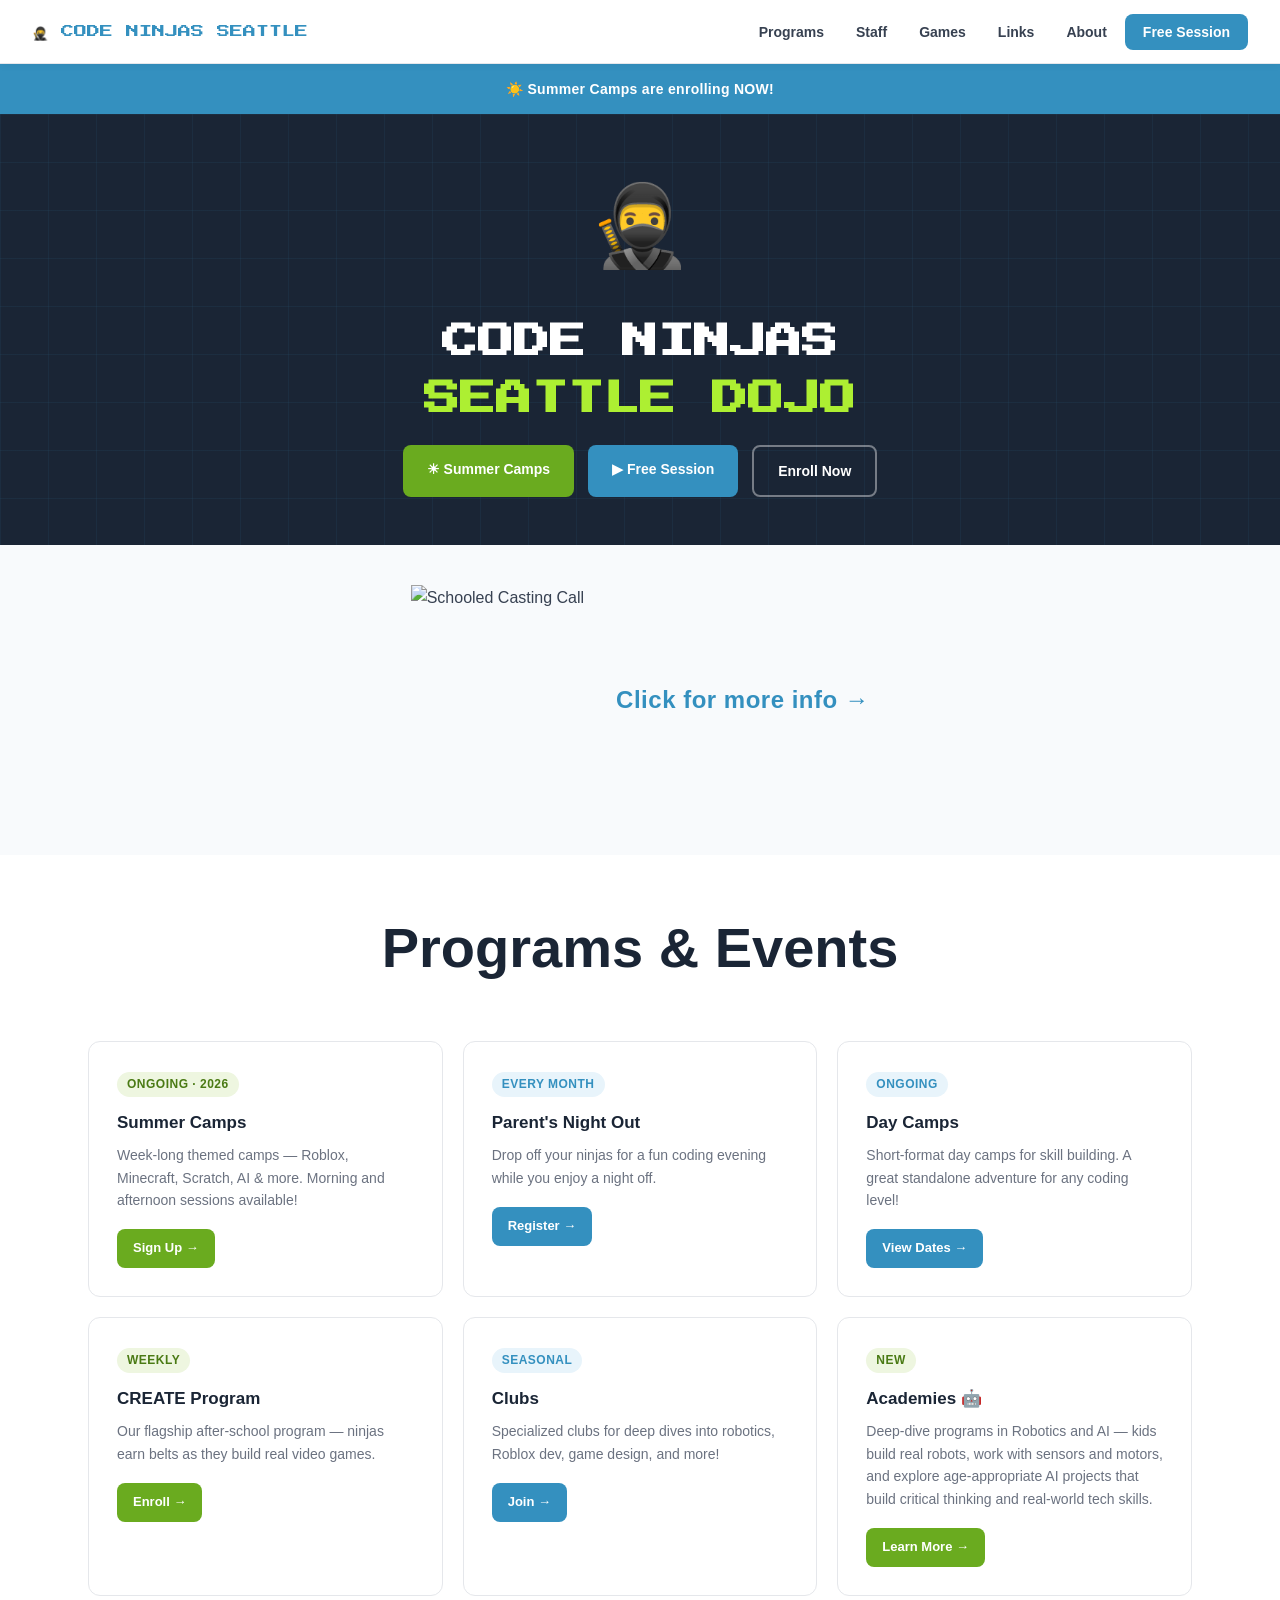
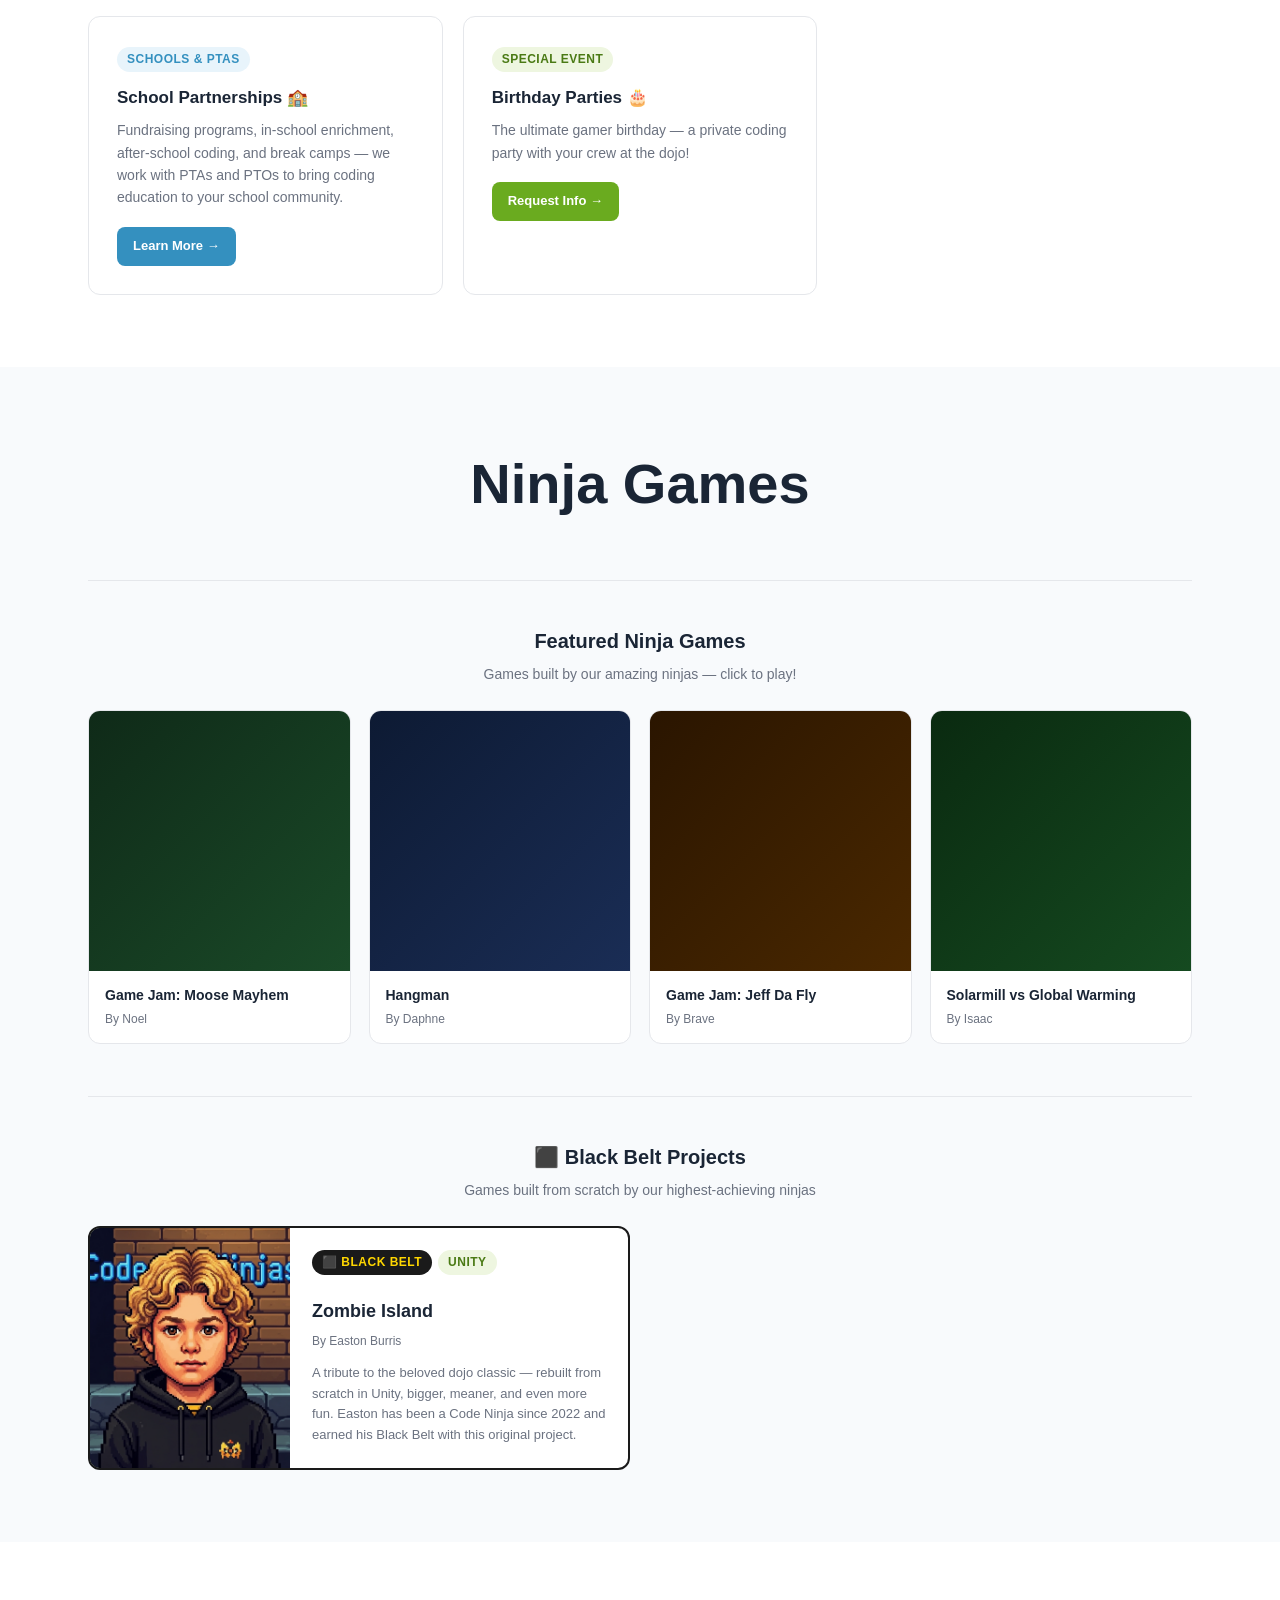
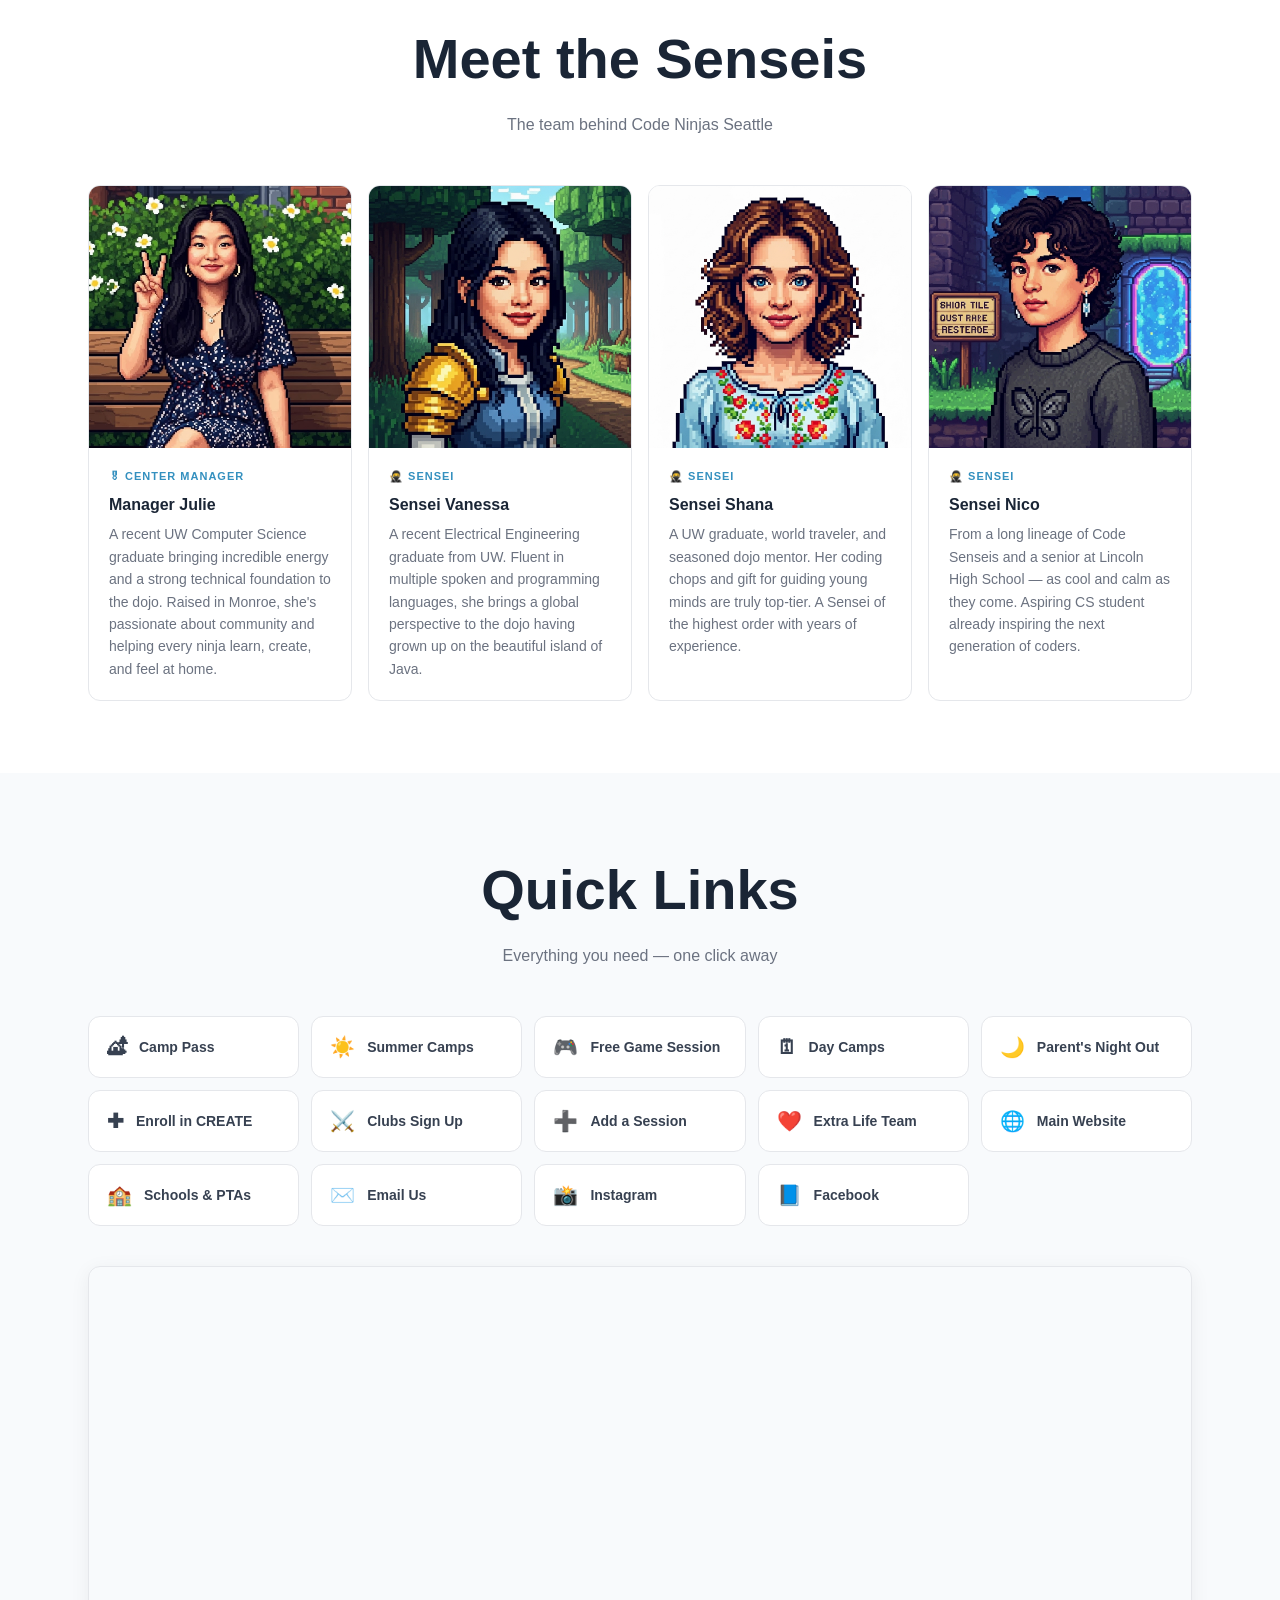
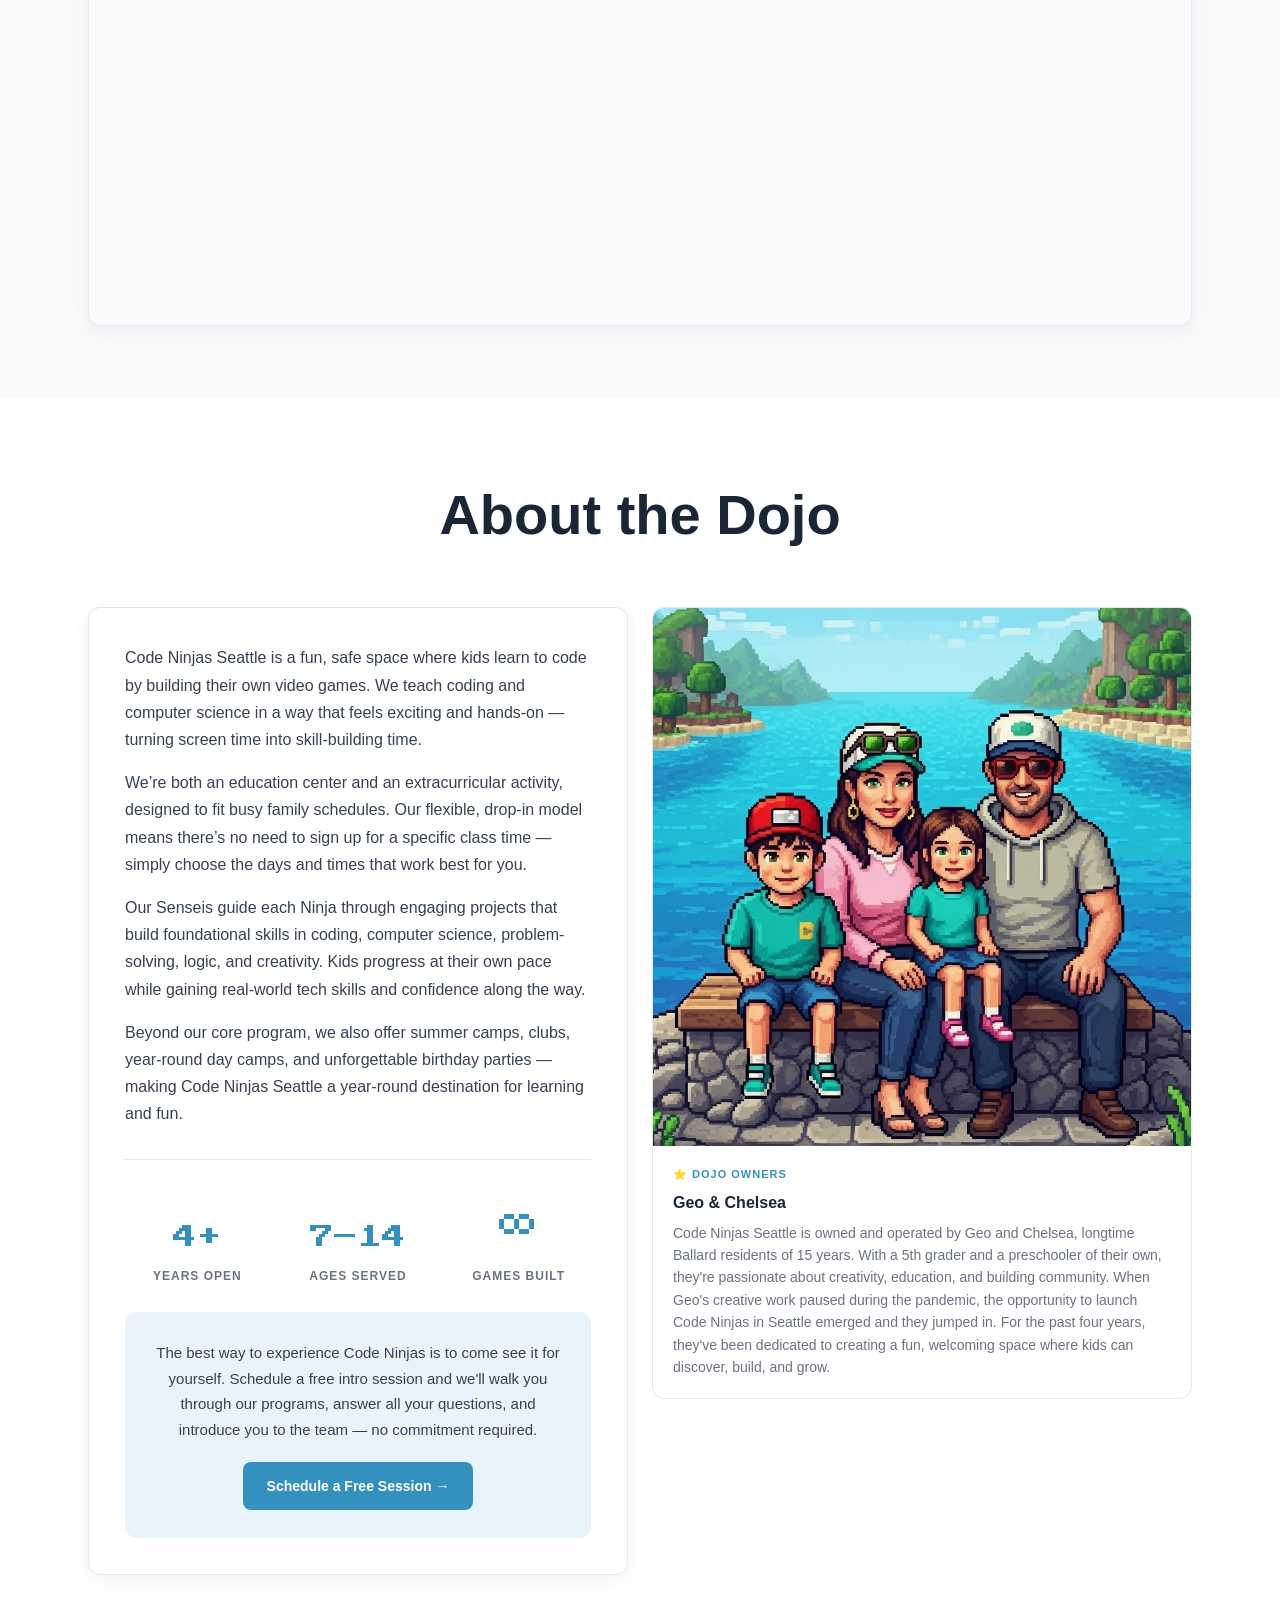
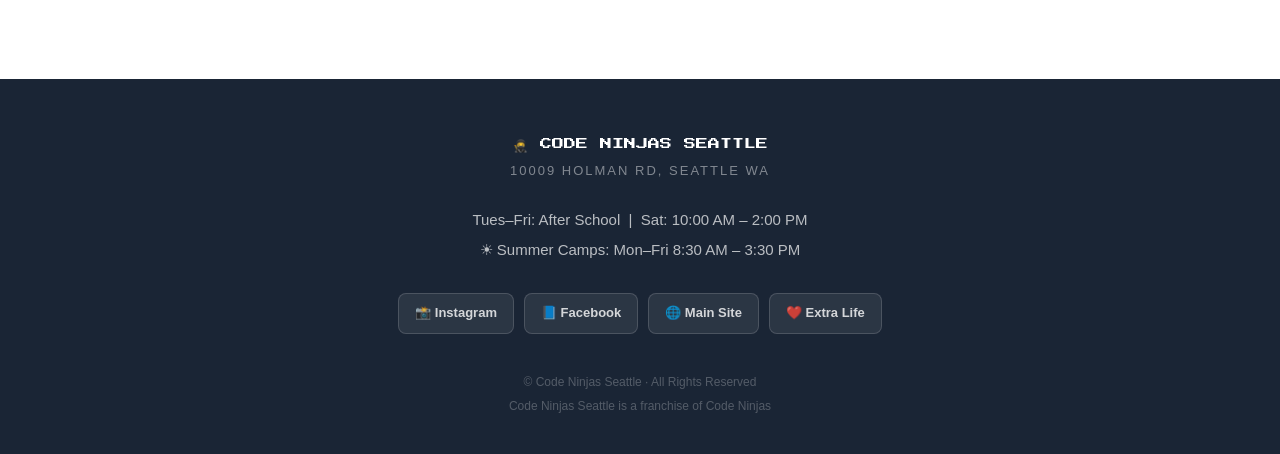
==== public/index.html @ 5abb95f8 "14" ====
<!doctype html>
<html lang="en">
    <head>
        <meta charset="UTF-8" />
        <meta name="viewport" content="width=device-width, initial-scale=1.0" />
        <title>Code Ninjas Seattle</title>
        <link rel="icon" href="favicon.svg" type="image/svg+xml" />
        <link rel="stylesheet" href="https://use.typekit.net/lry1tfh.css" />
        <link
            href="https://fonts.googleapis.com/css2?family=Press+Start+2P&display=swap"
            rel="stylesheet"
        />
        <link rel="stylesheet" href="style.css" />

        <!-- Meta Pixel -->
        <script>
            !(function (f, b, e, v, n, t, s) {
                if (f.fbq) return;
                n = f.fbq = function () {
                    n.callMethod
                        ? n.callMethod.apply(n, arguments)
                        : n.queue.push(arguments);
                };
                if (!f._fbq) f._fbq = n;
                n.push = n;
                n.loaded = !0;
                n.version = "2.0";
                n.queue = [];
                t = b.createElement(e);
                t.async = !0;
                t.src = v;
                s = b.getElementsByTagName(e)[0];
                s.parentNode.insertBefore(t, s);
            })(
                window,
                document,
                "script",
                "https://connect.facebook.net/en_US/fbevents.js",
            );
            fbq("init", "1052755944754911");
            fbq("track", "PageView");
        </script>
        <noscript>
            <img
                height="1"
                width="1"
                style="display: none"
                src="https://www.facebook.com/tr?id=1052755944754911&ev=PageView&noscript=1"
            />
        </noscript>
        <!-- End Meta Pixel -->
    </head>
    <body>
        <!-- NAV -->
        <nav>
            <a class="nav-logo" href="#top"> 🥷 CODE NINJAS SEATTLE </a>
            <ul>
                <li><a href="#programs">Programs</a></li>
                <li><a href="#staff">Staff</a></li>
                <li><a href="#games">Games</a></li>
                <li><a href="#links">Links</a></li>
                <li><a href="#about">About</a></li>
                <li>
                    <a
                        class="nav-cta"
                        href="https://www.codeninjas.com/wa-seattle/schedule-tour?utm_source=cnsdojo&utm_medium=website&utm_campaign=dojowebsite"
                        target="_blank"
                        >Free Session</a
                    >
                </li>
            </ul>
        </nav>

        <!-- BANNER -->
        <div class="banner">
            <a
                href="https://members.codeninjas.com/e/?=CNS667/209/267784//1768347182&utm_source=cnsdojo&utm_medium=website&utm_campaign=dojowebsite"
                target="_blank"
            >
                ☀️ Summer Camps are enrolling NOW!
            </a>
        </div>

        <!-- HERO -->
        <div class="hero" id="top">
            <span class="hero-emoji">🥷</span>
            <h1>CODE NINJAS<br /><span>SEATTLE DOJO</span></h1>

            <div class="hero-btns">
                <a
                    class="btn btn-green"
                    href="https://members.codeninjas.com/e/?=CNS667/209/267784//1768347182&utm_source=cnsdojo&utm_medium=website&utm_campaign=dojowebsite"
                    target="_blank"
                    >☀ Summer Camps</a
                >
                <a
                    class="btn btn-blue"
                    href="https://www.codeninjas.com/wa-seattle/schedule-tour?utm_source=cnsdojo&utm_medium=website&utm_campaign=dojowebsite"
                    target="_blank"
                    >▶ Free Session</a
                >
                <a
                    class="btn btn-outline"
                    href="https://cn.mystudio.io/m/?=CNS667/209/2145//1763401985&utm_source=cnsdojo&utm_medium=website&utm_campaign=dojowebsite"
                    target="_blank"
                    >Enroll Now</a
                >
            </div>
        </div>

        <!-- ══════════ SCHOOLED TEASER ══════════ -->
        <div class="schooled-teaser">
            <a href="SCHOOLED_Sign-Up_Flyer.pdf" target="_blank">
                <img src="https://img.mailinblue.com/10792138/images/rnb/original/69d9dc558443a7a31835a173.png" alt="Schooled Casting Call">
                <span>Click for more info →</span>
            </a>
        </div>

        <!-- ══════════ PROGRAMS ══════════ -->
        <section class="sec" id="programs">
            <div class="inner">
                <div class="sec-head">
                    <h2>Programs &amp; Events</h2>
                </div>
                <!-- ✏ ADMIN: Copy any .program-card to add a new program. -->
                <div class="programs-grid" id="programs-grid">
                    <div class="program-card">
                        <span class="tag tag-green">Ongoing · 2026</span>
                        <h3>Summer Camps</h3>
                        <p>
                            Week-long themed camps — Roblox, Minecraft, Scratch,
                            AI &amp; more. Morning and afternoon sessions
                            available!
                        </p>
                        <a
                            class="btn btn-green btn-sm"
                            href="https://members.codeninjas.com/e/?=CNS667/209/267784//1768347182&utm_source=cnsdojo&utm_medium=website&utm_campaign=dojowebsite"
                            target="_blank"
                            >Sign Up →</a
                        >
                    </div>

                    <div class="program-card">
                        <span class="tag">Every Month</span>
                        <h3>Parent's Night Out</h3>
                        <p>
                            Drop off your ninjas for a fun coding evening while
                            you enjoy a night off.
                        </p>
                        <a
                            class="btn btn-blue btn-sm"
                            href="https://cn.mystudio.io/e/?=CNS667/209/19648//1763401882&utm_source=cnsdojo&utm_medium=website&utm_campaign=dojowebsite"
                            target="_blank"
                            >Register →</a
                        >
                    </div>

                    <div class="program-card">
                        <span class="tag">Ongoing</span>
                        <h3>Day Camps</h3>
                        <p>
                            Short-format day camps for skill building. A great
                            standalone adventure for any coding level!
                        </p>
                        <a
                            class="btn btn-blue btn-sm"
                            href="https://cn.mystudio.io/e/?=CNS667/209/130173//1763401882&utm_source=cnsdojo&utm_medium=website&utm_campaign=dojowebsite"
                            target="_blank"
                            >View Dates →</a
                        >
                    </div>

                    <div class="program-card">
                        <span class="tag tag-green">Weekly</span>
                        <h3>CREATE Program</h3>
                        <p>
                            Our flagship after-school program — ninjas earn
                            belts as they build real video games.
                        </p>
                        <a
                            class="btn btn-green btn-sm"
                            href="https://cn.mystudio.io/m/?=CNS667/209/2145//1763401985&utm_source=cnsdojo&utm_medium=website&utm_campaign=dojowebsite"
                            target="_blank"
                            >Enroll →</a
                        >
                    </div>

                    <div class="program-card">
                        <span class="tag">Seasonal</span>
                        <h3>Clubs</h3>
                        <p>
                            Specialized clubs for deep dives into robotics,
                            Roblox dev, game design, and more!
                        </p>
                        <a
                            class="btn btn-blue btn-sm"
                            href="https://cn.mystudio.io/m/?=CNS667/209/2150//1763401985&utm_source=cnsdojo&utm_medium=website&utm_campaign=dojowebsite"
                            target="_blank"
                            >Join →</a
                        >
                    </div>

                    <div class="program-card">
                        <span class="tag tag-green">New</span>
                        <h3>Academies 🤖</h3>
                        <p>
                            Deep-dive programs in Robotics and AI — kids build
                            real robots, work with sensors and motors, and explore
                            age-appropriate AI projects that build critical
                            thinking and real-world tech skills.
                        </p>
                        <a
                            class="btn btn-green btn-sm"
                            href="https://www.codeninjas.com/wa-seattle/academies"
                            target="_blank"
                            >Learn More →</a
                        >
                    </div>

                    <div class="program-card">
                        <span class="tag">Schools &amp; PTAs</span>
                        <h3>School Partnerships 🏫</h3>
                        <p>
                            Fundraising programs, in-school enrichment, after-school
                            coding, and break camps — we work with PTAs and PTOs
                            to bring coding education to your school community.
                        </p>
                        <a
                            class="btn btn-blue btn-sm"
                            href="pta.html"
                            >Learn More →</a
                        >
                    </div>

                    <div class="program-card">
                        <span class="tag tag-green">Special Event</span>
                        <h3>Birthday Parties 🎂</h3>
                        <p>
                            The ultimate gamer birthday — a private coding party
                            with your crew at the dojo!
                        </p>
                        <a
                            class="btn btn-green btn-sm"
                            href="https://www.codeninjas.com/wa-seattle/birthday-parties?utm_source=cnsdojo&utm_medium=website&utm_campaign=dojowebsite"
                            target="_blank"
                            >Request Info →</a
                        >
                    </div>
                </div>
            </div>
        </section>

        <!-- ══════════ GAMES ══════════ -->
        <section class="sec sec-alt" id="games">
            <div class="inner">
                <div class="sec-head">
                    <h2>Ninja Games</h2>
                </div>
                <div class="subsec-head">
                    <h3>Featured Ninja Games</h3>
                    <p>Games built by our amazing ninjas — click to play!</p>
                </div>
                <!-- ✏ ADMIN: Copy any .game-card to add a new game. Update h3 title, game-maker name, href link, and thumb emoji/bg color. -->
                <div class="games-grid" id="games-grid">
                    <div class="game-card">
                        <a
                            href="https://arcade.makecode.com/S11598-35776-01625-14063"
                            target="_blank"
                        >
                            <div
                                class="game-thumb"
                                style="
                                    background: linear-gradient(
                                        135deg,
                                        #0f2a18,
                                        #1a4a28
                                    );
                                "
                            >
                                <img
                                    src="https://makecode.com/api/S11598-35776-01625-14063/thumb"
                                    alt="Moose Mayhem"
                                    onerror="this.style.display = 'none'"
                                />
                                <div class="play-badge">▶ PLAY</div>
                            </div>
                            <div class="game-info">
                                <h3>Game Jam: Moose Mayhem</h3>
                                <div class="game-maker">By Noel</div>
                            </div>
                        </a>
                    </div>

                    <div class="game-card">
                        <a
                            href="https://arcade.makecode.com/S42150-93896-50138-40910"
                            target="_blank"
                        >
                            <div
                                class="game-thumb"
                                style="
                                    background: linear-gradient(
                                        135deg,
                                        #0d1a33,
                                        #1a2d55
                                    );
                                "
                            >
                                <img
                                    src="https://makecode.com/api/S42150-93896-50138-40910/thumb"
                                    alt="Hangman"
                                    onerror="this.style.display = 'none'"
                                />
                                <div class="play-badge">▶ PLAY</div>
                            </div>
                            <div class="game-info">
                                <h3>Hangman</h3>
                                <div class="game-maker">By Daphne</div>
                            </div>
                        </a>
                    </div>

                    <div class="game-card">
                        <a
                            href="https://arcade.makecode.com/S92625-81509-91873-77222"
                            target="_blank"
                        >
                            <div
                                class="game-thumb"
                                style="
                                    background: linear-gradient(
                                        135deg,
                                        #2a1500,
                                        #4a2800
                                    );
                                "
                            >
                                <img
                                    src="https://makecode.com/api/S92625-81509-91873-77222/thumb"
                                    alt="Jeff Da Fly"
                                    onerror="this.style.display = 'none'"
                                />
                                <div class="play-badge">▶ PLAY</div>
                            </div>
                            <div class="game-info">
                                <h3>Game Jam: Jeff Da Fly</h3>
                                <div class="game-maker">By Brave</div>
                            </div>
                        </a>
                    </div>

                    <div class="game-card">
                        <a
                            href="https://arcade.makecode.com/S15197-10099-02249-65115"
                            target="_blank"
                        >
                            <div
                                class="game-thumb"
                                style="
                                    background: linear-gradient(
                                        135deg,
                                        #0a2a10,
                                        #154a20
                                    );
                                "
                            >
                                <img
                                    src="https://makecode.com/api/S15197-10099-02249-65115/thumb"
                                    alt="Solarmill vs Global Warming"
                                    onerror="this.style.display = 'none'"
                                />
                                <div class="play-badge">▶ PLAY</div>
                            </div>
                            <div class="game-info">
                                <h3>Solarmill vs Global Warming</h3>
                                <div class="game-maker">By Isaac</div>
                            </div>
                        </a>
                    </div>
                </div>

                <!-- ✏ ADMIN: Copy any .bb-card to add a new black belt project. -->
                <div class="subsec-head">
                    <h3>⬛ Black Belt Projects</h3>
                    <p>
                        Games built from scratch by our highest-achieving ninjas
                    </p>
                </div>
                <div class="bb-grid">
                    <div class="bb-card">
                        <a
                            href="https://cnseattle.github.io/Easton-Zombie_Island/"
                            target="_blank"
                        >
                            <div
                                class="bb-thumb"
                                style="
                                    background: linear-gradient(
                                        135deg,
                                        #0d1a0a,
                                        #1a3010
                                    );
                                "
                            >
                                <img
                                    src="images/easton.jpg"
                                    alt="Zombie Island by Easton Burris"
                                />
                                <div class="play-badge">▶ PLAY</div>
                            </div>
                            <div class="bb-info">
                                <div class="bb-badges">
                                    <span class="tag tag-belt"
                                        >⬛ Black Belt</span
                                    >
                                    <span class="tag tag-green">Unity</span>
                                </div>
                                <h3>Zombie Island</h3>
                                <div class="game-maker">By Easton Burris</div>
                                <p>
                                    A tribute to the beloved dojo classic —
                                    rebuilt from scratch in Unity, bigger,
                                    meaner, and even more fun. Easton has been a
                                    Code Ninja since 2022 and earned his Black
                                    Belt with this original project.
                                </p>
                            </div>
                        </a>
                    </div>
                </div>
            </div>
        </section>

        <!-- ══════════ STAFF ══════════ -->
        <section class="sec" id="staff">
            <div class="inner">
                <div class="sec-head">
                    <h2>Meet the Senseis</h2>
                    <p>The team behind Code Ninjas Seattle</p>
                </div>
                <!-- ✏ ADMIN: To update a photo, change the src="..." URL in each <img> tag.
       To add a new staff member, copy a .staff-card block and update name, role, bio, and photo. -->
                <div class="staff-grid">
                    <!-- MANAGER JULIE -->
                    <div class="staff-card">
                        <img
                            class="staff-photo"
                            src="images/julie.jpg"
                            alt="Manager Julie"
                        />
                        <div class="staff-body">
                            <span class="staff-role">🎖 Center Manager</span>
                            <h3>Manager Julie</h3>
                            <p>
                                A recent UW Computer Science graduate bringing
                                incredible energy and a strong technical
                                foundation to the dojo. Raised in Monroe, she's
                                passionate about community and helping every
                                ninja learn, create, and feel at home.
                            </p>
                        </div>
                    </div>

                    <!-- SENSEI VANESSA -->
                    <div class="staff-card">
                        <img
                            class="staff-photo"
                            src="images/vanessa.jpg"
                            alt="Sensei Vanessa"
                        />
                        <div class="staff-body">
                            <span class="staff-role">🥷 Sensei</span>
                            <h3>Sensei Vanessa</h3>
                            <p>
                                A recent Electrical Engineering graduate from
                                UW. Fluent in multiple spoken and programming
                                languages, she brings a global perspective to
                                the dojo having grown up on the beautiful island
                                of Java.
                            </p>
                        </div>
                    </div>

                    <!-- SENSEI SHANA -->
                    <div class="staff-card">
                        <img
                            class="staff-photo"
                            src="images/shana.jpg"
                            alt="Sensei Shana"
                        />
                        <div class="staff-body">
                            <span class="staff-role">🥷 Sensei</span>
                            <h3>Sensei Shana</h3>
                            <p>
                                A UW graduate, world traveler, and seasoned dojo
                                mentor. Her coding chops and gift for guiding
                                young minds are truly top-tier. A Sensei of the
                                highest order with years of experience.
                            </p>
                        </div>
                    </div>

                    <!-- SENSEI NICO -->
                    <div class="staff-card">
                        <img
                            class="staff-photo"
                            src="images/nico.jpg"
                            alt="Sensei Nico"
                        />
                        <div class="staff-body">
                            <span class="staff-role">🥷 Sensei</span>
                            <h3>Sensei Nico</h3>
                            <p>
                                From a long lineage of Code Senseis and a senior
                                at Lincoln High School — as cool and calm as
                                they come. Aspiring CS student already inspiring
                                the next generation of coders.
                            </p>
                        </div>
                    </div>
                </div>
            </div>
        </section>

        <!-- ══════════ QUICK LINKS ══════════ -->
        <section class="sec sec-alt" id="links">
            <div class="inner">
                <div class="sec-head">
                    <h2>Quick Links</h2>
                    <p>Everything you need — one click away</p>
                </div>
                <div class="links-grid">
                    <a
                        class="link-card"
                        href="https://members.codeninjas.com/r/?=CNS667/209/6548//1764807932&utm_source=cnsdojo&utm_medium=website&utm_campaign=dojowebsite"
                        target="_blank"
                        ><span class="licon">🏕</span> Camp Pass</a
                    >
                    <a
                        class="link-card"
                        href="https://members.codeninjas.com/e/?=CNS667/209/267784//1768347182&utm_source=cnsdojo&utm_medium=website&utm_campaign=dojowebsite"
                        target="_blank"
                        ><span class="licon">☀️</span> Summer Camps</a
                    >
                    <a
                        class="link-card"
                        href="https://www.codeninjas.com/wa-seattle/schedule-tour?utm_source=cnsdojo&utm_medium=website&utm_campaign=dojowebsite"
                        target="_blank"
                        ><span class="licon">🎮</span> Free Game Session</a
                    >
                    <a
                        class="link-card"
                        href="https://cn.mystudio.io/e/?=CNS667/209/130173//1763401882&utm_source=cnsdojo&utm_medium=website&utm_campaign=dojowebsite"
                        target="_blank"
                        ><span class="licon">🗓</span> Day Camps</a
                    >
                    <a
                        class="link-card"
                        href="https://cn.mystudio.io/e/?=CNS667/209/19648//1763401882&utm_source=cnsdojo&utm_medium=website&utm_campaign=dojowebsite"
                        target="_blank"
                        ><span class="licon">🌙</span> Parent's Night Out</a
                    >
                    <a
                        class="link-card"
                        href="https://cn.mystudio.io/m/?=CNS667/209/2145//1763401985&utm_source=cnsdojo&utm_medium=website&utm_campaign=dojowebsite"
                        target="_blank"
                        ><span class="licon">✚</span> Enroll in CREATE</a
                    >
                    <a
                        class="link-card"
                        href="https://cn.mystudio.io/m/?=CNS667/209/2150//1763401985&utm_source=cnsdojo&utm_medium=website&utm_campaign=dojowebsite"
                        target="_blank"
                        ><span class="licon">⚔️</span> Clubs Sign Up</a
                    >
                    <a
                        class="link-card"
                        href="https://cn.mystudio.io/Mobile/?=CNS667/209///1762465226&utm_source=cnsdojo&utm_medium=website&utm_campaign=dojowebsite"
                        target="_blank"
                        ><span class="licon">➕</span> Add a Session</a
                    >
                    <a
                        class="link-card"
                        href="https://www.extra-life.org/team/cnseattle?utm_source=cnsdojo&utm_medium=website&utm_campaign=dojowebsite"
                        target="_blank"
                        ><span class="licon">❤️</span> Extra Life Team</a
                    >
                    <a
                        class="link-card"
                        href="https://www.codeninjas.com/wa-seattle?utm_source=cnsdojo&utm_medium=website&utm_campaign=dojowebsite"
                        target="_blank"
                        ><span class="licon">🌐</span> Main Website</a
                    >
                    <a
                        class="link-card"
                        href="pta.html"
                        ><span class="licon">🏫</span> Schools &amp; PTAs</a
                    >
                    <a
                        class="link-card"
                        href="mailto:seattwa@codeninjas.com"
                        ><span class="licon">✉️</span> Email Us</a
                    >
                    <a
                        class="link-card"
                        href="https://www.instagram.com/codeninjasseattle"
                        target="_blank"
                        ><span class="licon">📸</span> Instagram</a
                    >
                    <a
                        class="link-card"
                        href="https://www.facebook.com/CodeNinjasSeattle"
                        target="_blank"
                        ><span class="licon">📘</span> Facebook</a
                    >
                </div>
                <div class="cal-wrap">
                    <iframe
                        src="https://calendar.google.com/calendar/embed?src=566235a8f76f2f133365afebd2cb2d015ac81bef440a6c278e8f198db0ac2968%40group.calendar.google.com&ctz=America%2FLos_Angeles&mode=MONTH&showTitle=0&showNav=1&showPrint=0&showTabs=0&showCalendars=0&showTz=0"
                        style="border: 0"
                        width="100%"
                        height="650"
                        frameborder="0"
                        scrolling="no"
                    ></iframe>
                </div>
            </div>
        </section>

        <!-- ══════════ ABOUT ══════════ -->
        <section class="sec" id="about">
            <div class="inner">
                <div class="sec-head">
                    <h2>About the Dojo</h2>
                </div>
                <div class="about-grid">
                    <!-- Dojo info card -->
                    <div class="about-inner">
                        <p>
                            Code Ninjas Seattle is a fun, safe space where kids
                            learn to code by building their own video games. We
                            teach coding and computer science in a way that
                            feels exciting and hands-on — turning screen time
                            into skill-building time.
                        </p>
                        <p>
                            We’re both an education center and an
                            extracurricular activity, designed to fit busy
                            family schedules. Our flexible, drop-in model means
                            there’s no need to sign up for a specific class time
                            — simply choose the days and times that work best
                            for you.
                        </p>
                        <p>
                            Our Senseis guide each Ninja through engaging
                            projects that build foundational skills in coding,
                            computer science, problem-solving, logic, and
                            creativity. Kids progress at their own pace while
                            gaining real-world tech skills and confidence along
                            the way.
                        </p>
                        <p>
                            Beyond our core program, we also offer summer camps,
                            clubs, year-round day camps, and unforgettable
                            birthday parties — making Code Ninjas Seattle a
                            year-round destination for learning and fun.
                        </p>
                        <div class="stat-row">
                            <div class="stat">
                                <span class="num">4+</span
                                ><span class="lbl">Years Open</span>
                            </div>
                            <div class="stat">
                                <span class="num">7–14</span
                                ><span class="lbl">Ages Served</span>
                            </div>
                            <div class="stat">
                                <span class="num num-xl">∞</span
                                ><span class="lbl">Games Built</span>
                            </div>
                        </div>
                        <div class="about-cta">
                            <p>
                                The best way to experience Code Ninjas is to
                                come see it for yourself. Schedule a free intro
                                session and we'll walk you through our programs,
                                answer all your questions, and introduce you to
                                the team — no commitment required.
                            </p>
                            <a
                                class="btn btn-blue"
                                href="https://www.codeninjas.com/wa-seattle/schedule-tour?utm_source=cnsdojo&utm_medium=website&utm_campaign=dojowebsite"
                                target="_blank"
                                >Schedule a Free Session →</a
                            >
                        </div>
                    </div>
                    <!-- Owners card -->
                    <div class="staff-card">
                        <img
                            class="staff-photo"
                            src="images/geo.jpg"
                            alt="Geo and Chelsea — Dojo Owners"
                        />
                        <div class="staff-body">
                            <span class="staff-role">⭐ Dojo Owners</span>
                            <h3>Geo &amp; Chelsea</h3>
                            <p>
                                Code Ninjas Seattle is owned and operated by Geo
                                and Chelsea, longtime Ballard residents of 15
                                years. With a 5th grader and a preschooler of
                                their own, they're passionate about creativity,
                                education, and building community. When Geo's
                                creative work paused during the pandemic, the
                                opportunity to launch Code Ninjas in Seattle
                                emerged and they jumped in. For the past four
                                years, they've been dedicated to creating a fun,
                                welcoming space where kids can discover, build,
                                and grow.
                            </p>
                        </div>
                    </div>
                </div>
            </div>
        </section>

        <!-- FOOTER -->
        <footer>
            <span class="foot-logo">🥷 CODE NINJAS SEATTLE</span>
            <a
                class="foot-sub"
                href="https://maps.google.com/?q=10009+Holman+Rd+NW,+Seattle,+WA"
                target="_blank"
                >10009 Holman Rd, Seattle WA</a
            >
            <p class="foot-hours">
                Tues–Fri: After School &nbsp;|&nbsp; Sat: 10:00 AM – 2:00 PM<br />
                ☀ Summer Camps: Mon–Fri 8:30 AM – 3:30 PM
            </p>
            <div class="foot-socials">
                <a
                    href="https://www.instagram.com/codeninjasseattle"
                    target="_blank"
                    >📸 Instagram</a
                >
                <a
                    href="https://www.facebook.com/CodeNinjasSeattle"
                    target="_blank"
                    >📘 Facebook</a
                >
                <a
                    href="https://www.codeninjas.com/wa-seattle?utm_source=cnsdojo&utm_medium=website&utm_campaign=dojowebsite"
                    target="_blank"
                    >🌐 Main Site</a
                >
                <a
                    href="https://www.extra-life.org/team/cnseattle?utm_source=cnsdojo&utm_medium=website&utm_campaign=dojowebsite"
                    target="_blank"
                    >❤️ Extra Life</a
                >
            </div>
            <p class="foot-copy">
                © Code Ninjas Seattle · All Rights Reserved<br />
                Code Ninjas Seattle is a franchise of Code Ninjas
            </p>
        </footer>

        <a id="totop" href="#top">▲</a>
        <script src="script.js"></script>
    </body>
</html>
---- public/style.css ----
:root {
    --blue: #3490bf;
    --blue-dark: #1e5a78;
    --blue-light: #e8f4fb;
    --green: #6aab1f;
    --green-dark: #4a7a14;
    --green-light: #eef6e0;
    --dark: #1a2535;
    --text: #374151;
    --muted: #6b7280;
    --border: #e5e7eb;
    --bg: #ffffff;
    --bg-alt: #f8fafc;
    --radius: 12px;
}

* {
    margin: 0;
    padding: 0;
    box-sizing: border-box;
}
html {
    scroll-behavior: smooth;
}

body {
    font-family: azo-sans, sans-serif;
    background: var(--bg);
    color: var(--text);
    font-size: 16px;
    line-height: 1.6;
    overflow-x: hidden;
}

/* ── NAV ── */
nav {
    background: var(--bg);
    border-bottom: 1px solid var(--border);
    padding: 0 32px;
    display: flex;
    align-items: center;
    justify-content: space-between;
    position: sticky;
    top: 0;
    z-index: 100;
    height: 64px;
    box-shadow: 0 1px 8px rgba(0, 0, 0, 0.06);
}
.nav-logo {
    font-family: "Press Start 2P", monospace;
    font-size: 13px;
    color: var(--blue);
    text-decoration: none;
    line-height: 1;
}
.nav-logo .sub {
    display: block;
    font-size: 6px;
    color: var(--muted);
    font-family: azo-sans, sans-serif;
    font-weight: 500;
    letter-spacing: 2px;
    text-transform: uppercase;
    margin-top: 2px;
}
nav ul {
    list-style: none;
    display: flex;
    gap: 4px;
}
nav ul li a {
    font-size: 14px;
    font-weight: 700;
    color: var(--text);
    text-decoration: none;
    padding: 8px 14px;
    border-radius: 8px;
    transition:
        background 0.15s,
        color 0.15s;
}
nav ul li a:hover {
    background: var(--blue-light);
    color: var(--blue);
}
.nav-cta {
    background: var(--blue);
    color: #fff !important;
    padding: 10px 18px !important;
    border-radius: 8px !important;
    font-weight: 600 !important;
    transition: background 0.15s !important;
}
.nav-cta:hover {
    background: var(--blue-dark) !important;
}

/* ── BANNER ── */
.banner {
    background: var(--blue);
    padding: 12px 24px;
    text-align: center;
}
.banner a {
    color: #fff;
    font-size: 14px;
    font-weight: 600;
    text-decoration: none;
    letter-spacing: 0.3px;
}
.banner a:hover {
    text-decoration: underline;
}

/* ── SCHOOLED TEASER ── */
.schooled-teaser {
    background: var(--bg-alt);
    padding: 40px 24px;
    text-align: center;
    display: flex;
    justify-content: center;
    align-items: center;
    min-height: 250px;
    margin-bottom: -24px;
}
.schooled-teaser a {
    display: flex;
    align-items: center;
    gap: 32px;
    text-decoration: none;
    color: var(--text);
    transition: transform 0.2s;
}
.schooled-teaser a:hover {
    transform: scale(1.02);
}
.schooled-teaser img {
    height: 230px;
    width: auto;
    flex-shrink: 0;
}
.schooled-teaser span {
    font-weight: 700;
    font-size: 24px;
    color: var(--blue);
    letter-spacing: 0.5px;
    line-height: 1.4;
}

/* ── HERO ── */
.hero {
    background: var(--dark);
    display: flex;
    flex-direction: column;
    align-items: center;
    justify-content: center;
    text-align: center;
    padding: 48px 24px;
    position: relative;
    overflow: hidden;
}
.hero::before {
    content: "";
    position: absolute;
    inset: 0;
    background-image:
        linear-gradient(rgba(52, 144, 191, 0.08) 1px, transparent 1px),
        linear-gradient(90deg, rgba(52, 144, 191, 0.08) 1px, transparent 1px);
    background-size: 48px 48px;
    pointer-events: none;
}
.hero-emoji {
    font-size: 80px;
    display: block;
    margin-bottom: 24px;
    animation: float 3.5s ease-in-out infinite;
    position: relative;
    z-index: 1;
}
@keyframes float {
    0%,
    100% {
        transform: translateY(0);
    }
    50% {
        transform: translateY(-12px);
    }
}
.hero h1 {
    font-family: "Press Start 2P", monospace;
    font-size: clamp(18px, 4vw, 36px);
    color: #fff;
    line-height: 1.6;
    margin-bottom: 16px;
    position: relative;
    z-index: 1;
}
.hero h1 span {
    color: #adef32;
}
.hero p {
    font-size: clamp(15px, 2vw, 18px);
    color: rgba(255, 255, 255, 0.65);
    margin-bottom: 40px;
    max-width: 520px;
    position: relative;
    z-index: 1;
}
.hero-btns {
    display: flex;
    gap: 14px;
    flex-wrap: wrap;
    justify-content: center;
    position: relative;
    z-index: 1;
}

/* ── BUTTONS ── */
.btn {
    display: inline-block;
    text-decoration: none;
    padding: 13px 24px;
    border-radius: 8px;
    font-size: 14px;
    font-weight: 600;
    transition:
        transform 0.12s,
        box-shadow 0.12s;
}
.btn:hover {
    transform: translateY(-2px);
    box-shadow: 0 6px 20px rgba(0, 0, 0, 0.15);
}
.btn-blue {
    background: var(--blue);
    color: #fff;
}
.btn-green {
    background: var(--green);
    color: #fff;
}
.btn-outline {
    background: transparent;
    color: #fff;
    border: 2px solid rgba(255, 255, 255, 0.4);
}
.btn-outline:hover {
    border-color: #fff;
}
.btn-sm {
    padding: 9px 16px;
    font-size: 13px;
}

/* ── SECTIONS ── */
.sec {
    padding: 72px 0;
}
.sec-alt {
    background: var(--bg-alt);
}
.inner {
    max-width: 1160px;
    margin: 0 auto;
    padding: 0 28px;
}

.sec-head {
    text-align: center;
    margin-bottom: 48px;
}
.sec-head h2 {
    font-size: 28px;
    font-weight: 700;
    color: var(--dark);
    margin-bottom: 8px;
}
#programs .sec-head h2,
#games .sec-head h2,
#staff .sec-head h2,
#links .sec-head h2,
#about .sec-head h2 {
    font-size: clamp(36px, 5vw, 56px);
    font-weight: 900;
}
.sec-head p {
    font-size: 16px;
    color: var(--muted);
    max-width: 520px;
    margin: 0 auto;
}

.tag {
    display: inline-block;
    font-size: 12px;
    font-weight: 600;
    padding: 3px 10px;
    border-radius: 999px;
    background: var(--blue-light);
    color: var(--blue);
    text-transform: uppercase;
    letter-spacing: 0.5px;
    margin-bottom: 12px;
}
.tag-green {
    background: var(--green-light);
    color: var(--green-dark);
}

/* ── PROGRAM CARDS ── */
.programs-grid {
    display: grid;
    grid-template-columns: repeat(auto-fill, minmax(290px, 1fr));
    gap: 20px;
}
.program-card {
    background: var(--bg);
    border: 1px solid var(--border);
    border-radius: var(--radius);
    padding: 28px;
    transition:
        box-shadow 0.15s,
        transform 0.15s;
}
.program-card:hover {
    box-shadow: 0 8px 28px rgba(0, 0, 0, 0.1);
    transform: translateY(-3px);
}
.program-card h3 {
    font-size: 17px;
    font-weight: 700;
    color: var(--dark);
    margin-bottom: 8px;
}
.program-card p {
    font-size: 14px;
    color: var(--muted);
    margin-bottom: 18px;
    line-height: 1.6;
}

/* ── STAFF ── */
.staff-grid {
    display: grid;
    grid-template-columns: repeat(4, 1fr);
    gap: 16px;
}
.staff-card {
    background: var(--bg);
    border: 1px solid var(--border);
    border-radius: var(--radius);
    overflow: hidden;
    transition:
        box-shadow 0.15s,
        transform 0.15s;
}
.staff-card:hover {
    box-shadow: 0 8px 28px rgba(0, 0, 0, 0.1);
    transform: translateY(-3px);
}
.staff-photo {
    width: 100%;
    aspect-ratio: 1 / 1;
    object-fit: cover;
    object-position: top;
    display: block;
    background: var(--bg-alt);
}
.photo-placeholder {
    width: 100%;
    height: 220px;
    display: flex;
    align-items: center;
    justify-content: center;
    font-size: 64px;
    background: var(--bg-alt);
}
.staff-body {
    padding: 20px;
}
.staff-role {
    font-size: 11px;
    font-weight: 700;
    letter-spacing: 1px;
    text-transform: uppercase;
    color: var(--blue);
    margin-bottom: 6px;
    display: block;
}
.staff-card h3 {
    font-size: 16px;
    font-weight: 700;
    color: var(--dark);
    margin-bottom: 6px;
}
.staff-card p {
    font-size: 14px;
    color: var(--muted);
    line-height: 1.6;
}

/* owner wide card */
.owner-card {
    grid-column: span 2;
    display: grid;
    grid-template-columns: 280px 1fr;
}
.owner-card .staff-photo {
    height: 100%;
    min-height: 260px;
}
.owner-card .staff-body {
    padding: 32px;
    display: flex;
    flex-direction: column;
    justify-content: center;
}
.owner-card h3 {
    font-size: 20px;
    margin-bottom: 10px;
}
.owner-card p {
    font-size: 15px;
}

/* ── GAMES ── */
.games-grid {
    display: grid;
    grid-template-columns: repeat(auto-fill, minmax(240px, 1fr));
    gap: 18px;
}
.game-card {
    background: var(--bg);
    border: 1px solid var(--border);
    border-radius: var(--radius);
    overflow: hidden;
    transition:
        box-shadow 0.15s,
        transform 0.15s;
}
.game-card:hover {
    box-shadow: 0 8px 24px rgba(0, 0, 0, 0.12);
    transform: translateY(-3px);
}
.game-card a {
    text-decoration: none;
    color: inherit;
    display: block;
}
.game-thumb {
    aspect-ratio: 1 / 1;
    display: flex;
    align-items: center;
    justify-content: center;
    font-size: 52px;
    position: relative;
    overflow: hidden;
}
.game-thumb img {
    width: 100%;
    height: 100%;
    object-fit: contain;
    position: absolute;
    inset: 0;
}
.play-badge {
    position: absolute;
    inset: 0;
    display: flex;
    align-items: center;
    justify-content: center;
    background: rgba(0, 0, 0, 0.45);
    color: #fff;
    font-weight: 700;
    font-size: 15px;
    letter-spacing: 1px;
    opacity: 0;
    transition: opacity 0.15s;
}
.game-card:hover .play-badge {
    opacity: 1;
}
.game-info {
    padding: 14px 16px;
}
.game-info h3 {
    font-size: 14px;
    font-weight: 700;
    color: var(--dark);
    margin-bottom: 4px;
    line-height: 1.5;
}
.game-maker {
    font-size: 12px;
    color: var(--muted);
}

/* ── SUBSECTION HEAD ── */
.subsec-head {
    text-align: center;
    margin: 52px 0 24px;
    padding-top: 44px;
    border-top: 1px solid var(--border);
}
.subsec-head:first-child {
    margin-top: 0;
    padding-top: 0;
    border-top: none;
}
.subsec-head h3 {
    font-size: 20px;
    font-weight: 700;
    color: var(--dark);
    margin-bottom: 6px;
}
.subsec-head p {
    font-size: 14px;
    color: var(--muted);
}

.tag-belt {
    background: #1a1a1a;
    color: #ffd700;
}

/* ── BLACK BELT PROJECTS ── */
.bb-grid {
    display: grid;
    grid-template-columns: repeat(auto-fill, minmax(360px, 1fr));
    gap: 20px;
}
.bb-card {
    background: var(--bg);
    border: 2px solid #1a1a1a;
    border-radius: var(--radius);
    overflow: hidden;
    transition: box-shadow 0.15s, transform 0.15s;
}
.bb-card:hover {
    box-shadow: 0 8px 28px rgba(0, 0, 0, 0.18);
    transform: translateY(-3px);
}
.bb-card a {
    text-decoration: none;
    color: inherit;
    display: grid;
    grid-template-columns: 200px 1fr;
}
.bb-thumb {
    min-height: 200px;
    display: flex;
    align-items: center;
    justify-content: center;
    position: relative;
    overflow: hidden;
}
.bb-thumb img {
    width: 100%;
    height: 100%;
    object-fit: cover;
    position: absolute;
    inset: 0;
}
.bb-info {
    padding: 22px 22px;
    display: flex;
    flex-direction: column;
    justify-content: center;
    gap: 4px;
}
.bb-badges {
    display: flex;
    gap: 6px;
    flex-wrap: wrap;
    margin-bottom: 4px;
}
.bb-info h3 {
    font-size: 18px;
    font-weight: 700;
    color: var(--dark);
    margin: 2px 0;
}
.bb-info p {
    font-size: 13px;
    color: var(--muted);
    line-height: 1.6;
    margin-top: 8px;
}
@media (max-width: 600px) {
    .bb-card a {
        grid-template-columns: 1fr;
    }
    .bb-thumb {
        min-height: 220px;
    }
}

/* ── QUICK LINKS ── */
.links-grid {
    display: grid;
    grid-template-columns: repeat(auto-fill, minmax(200px, 1fr));
    gap: 12px;
}
.link-card {
    display: flex;
    align-items: center;
    gap: 12px;
    background: var(--bg);
    border: 1px solid var(--border);
    border-radius: var(--radius);
    padding: 14px 18px;
    text-decoration: none;
    color: var(--text);
    font-size: 14px;
    font-weight: 600;
    transition: all 0.15s;
}
.link-card:hover {
    background: var(--blue);
    color: #fff;
    border-color: var(--blue);
    box-shadow: 0 4px 14px rgba(52, 144, 191, 0.3);
}
.licon {
    font-size: 20px;
    flex-shrink: 0;
}
.cal-wrap {
    margin-top: 40px;
    border: 1px solid var(--border);
    border-radius: var(--radius);
    overflow: hidden;
    box-shadow: 0 4px 20px rgba(0, 0, 0, 0.06);
}

/* ── ABOUT ── */
.about-grid {
    display: grid;
    grid-template-columns: 1fr 1fr;
    gap: 24px;
    align-items: start;
    margin-bottom: 32px;
}
.about-inner {
    background: var(--bg);
    border: 1px solid var(--border);
    border-radius: var(--radius);
    padding: 36px;
    box-shadow: 0 4px 20px rgba(0, 0, 0, 0.06);
}
.about-inner p {
    font-size: 16px;
    color: var(--text);
    line-height: 1.7;
    margin-bottom: 16px;
}
.about-cta {
    text-align: center;
    background: var(--blue-light);
    border-radius: var(--radius);
    padding: 28px 24px;
    margin-top: 24px;
}
.about-cta p {
    font-size: 15px;
    color: var(--text);
    line-height: 1.7;
    margin-bottom: 20px;
}
.stat-row {
    display: grid;
    grid-template-columns: repeat(3, 1fr);
    gap: 16px;
    margin-top: 32px;
    padding-top: 32px;
    border-top: 1px solid var(--border);
    align-items: end;
}
.stat {
    text-align: center;
}
.stat .num {
    display: block;
    font-family: "Press Start 2P", monospace;
    font-size: 24px;
    color: var(--blue);
    margin-bottom: 6px;
}
.stat .num.num-xl {
    font-size: 40px;
}
.stat .lbl {
    font-size: 12px;
    font-weight: 600;
    color: var(--muted);
    text-transform: uppercase;
    letter-spacing: 1px;
}

/* ── FOOTER ── */
footer {
    background: var(--dark);
    color: rgba(255, 255, 255, 0.7);
    padding: 56px 28px 36px;
    text-align: center;
}
.foot-logo {
    font-family: "Press Start 2P", monospace;
    font-size: 12px;
    color: #fff;
    display: block;
    margin-bottom: 6px;
}
.foot-sub {
    font-size: 13px;
    color: rgba(255, 255, 255, 0.45);
    letter-spacing: 2px;
    text-transform: uppercase;
    margin-bottom: 24px;
    display: block;
    text-decoration: none;
}
a.foot-sub:hover {
    color: rgba(255, 255, 255, 0.8);
    text-decoration: underline;
}
.foot-hours {
    font-size: 15px;
    margin-bottom: 28px;
    line-height: 2;
}
.foot-socials {
    display: flex;
    justify-content: center;
    gap: 10px;
    flex-wrap: wrap;
    margin-bottom: 36px;
}
.foot-socials a {
    font-size: 13px;
    font-weight: 600;
    color: rgba(255, 255, 255, 0.8);
    background: rgba(255, 255, 255, 0.08);
    border: 1px solid rgba(255, 255, 255, 0.15);
    border-radius: 8px;
    padding: 9px 16px;
    text-decoration: none;
    transition: background 0.15s;
}
.foot-socials a:hover {
    background: rgba(255, 255, 255, 0.18);
    color: #fff;
}
.foot-copy {
    font-size: 12px;
    color: rgba(255, 255, 255, 0.25);
    line-height: 2;
}

/* ── BACK TO TOP ── */
#totop {
    position: fixed;
    bottom: 24px;
    right: 24px;
    background: var(--blue);
    color: #fff;
    width: 42px;
    height: 42px;
    border-radius: 50%;
    display: flex;
    align-items: center;
    justify-content: center;
    font-size: 16px;
    text-decoration: none;
    z-index: 500;
    box-shadow: 0 4px 14px rgba(52, 144, 191, 0.4);
    transition:
        background 0.15s,
        opacity 0.2s;
    opacity: 0;
    pointer-events: none;
}
#totop.visible {
    opacity: 1;
    pointer-events: auto;
}
#totop:hover {
    background: var(--blue-dark);
}

/* ── RESPONSIVE ── */
@media (max-width: 840px) {
    nav ul {
        display: none;
    }
    .staff-grid {
        grid-template-columns: repeat(2, 1fr);
    }
    .owner-card {
        grid-column: span 1;
        grid-template-columns: 1fr;
    }
    .owner-card .staff-photo {
        height: 240px;
    }
    .about-grid {
        grid-template-columns: 1fr;
    }
    .about-inner {
        padding: 28px 20px;
    }
    .stat-row {
        grid-template-columns: 1fr;
    }
}
@media (max-width: 600px) {
    .hero h1 {
        font-size: 16px;
    }
}
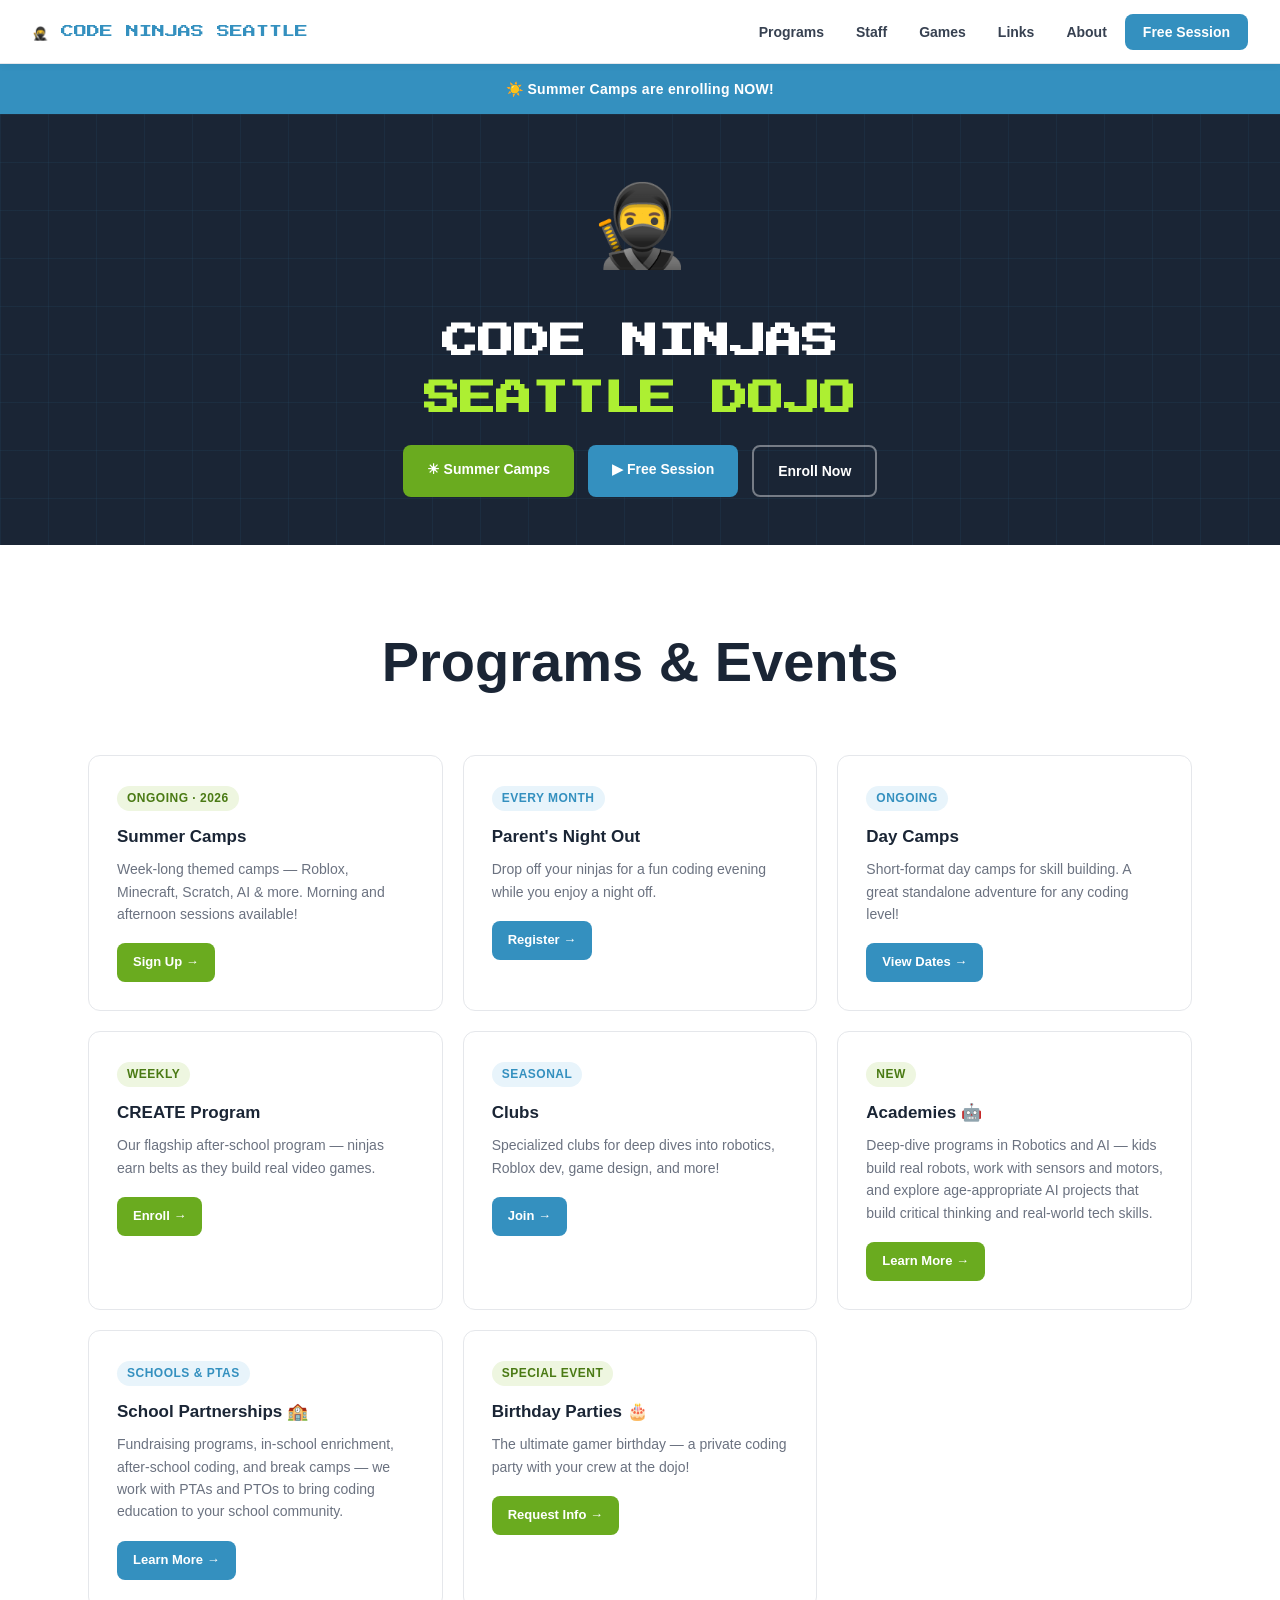
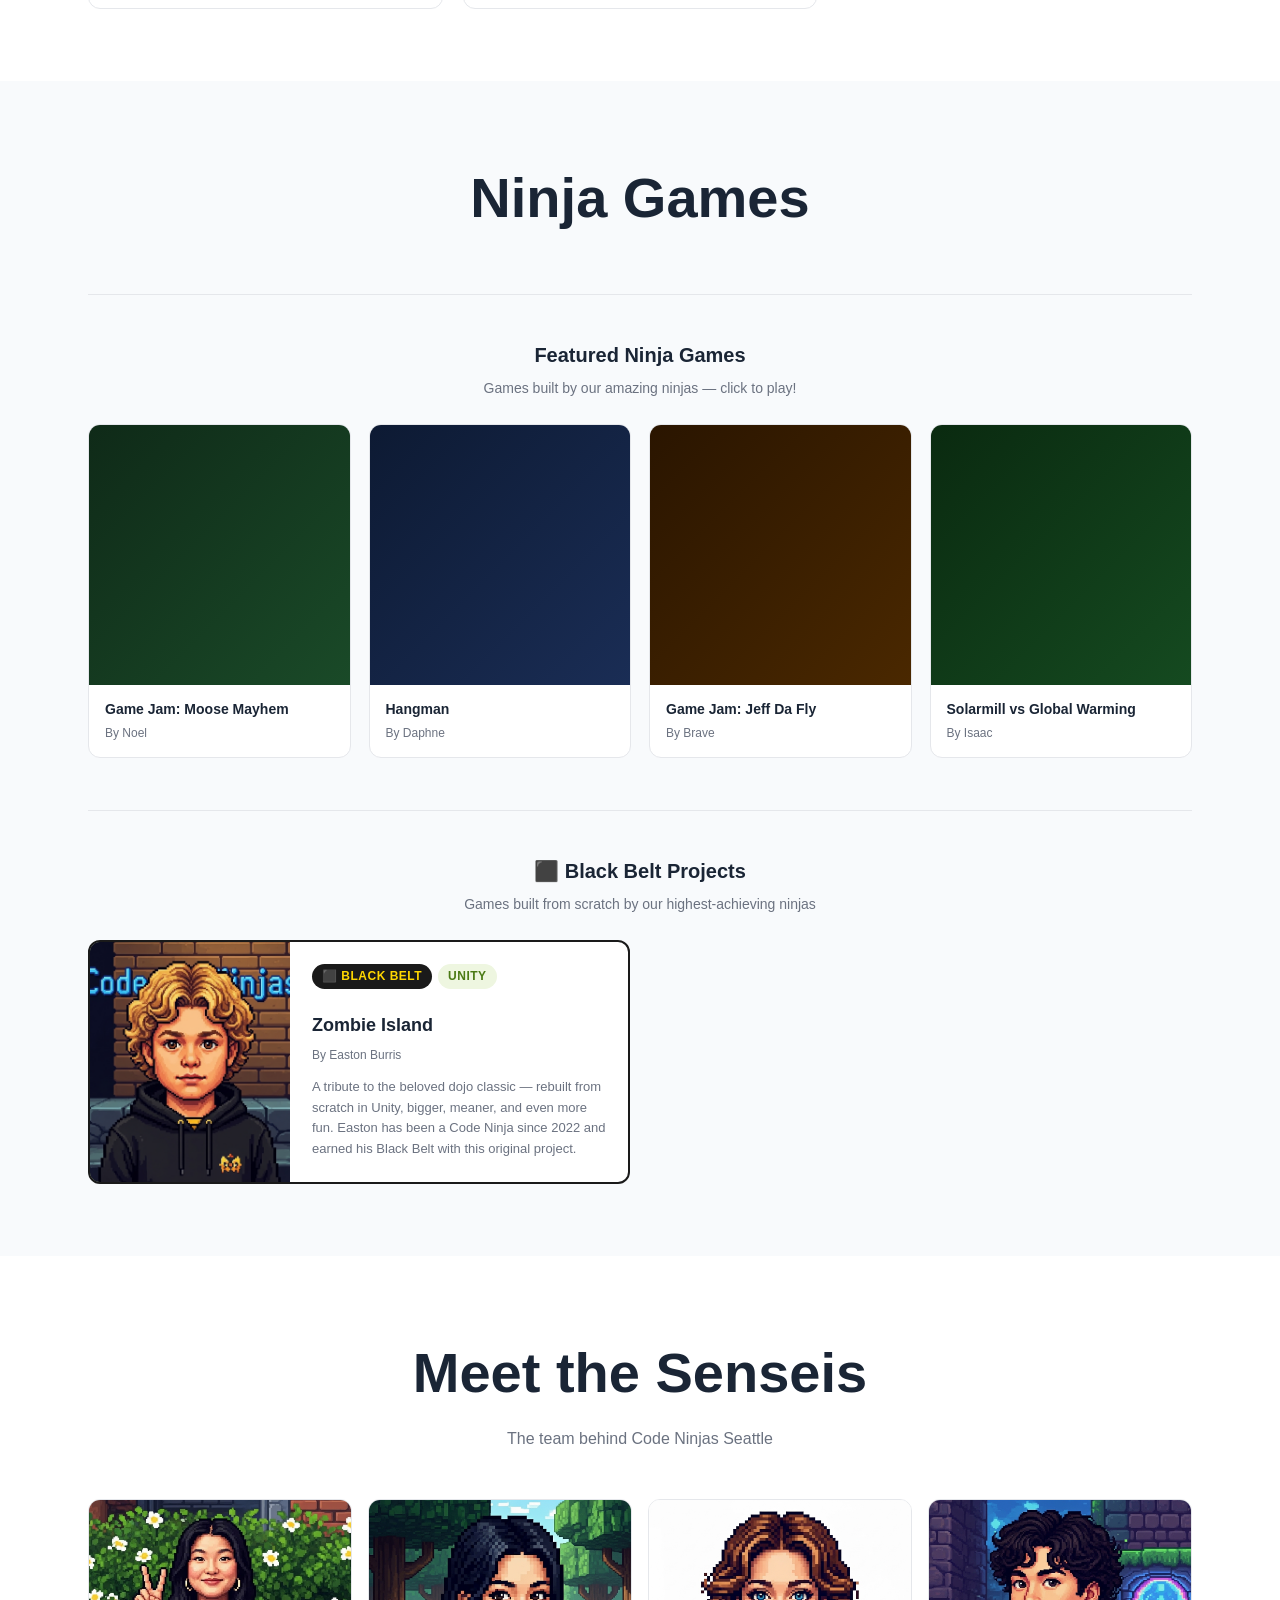
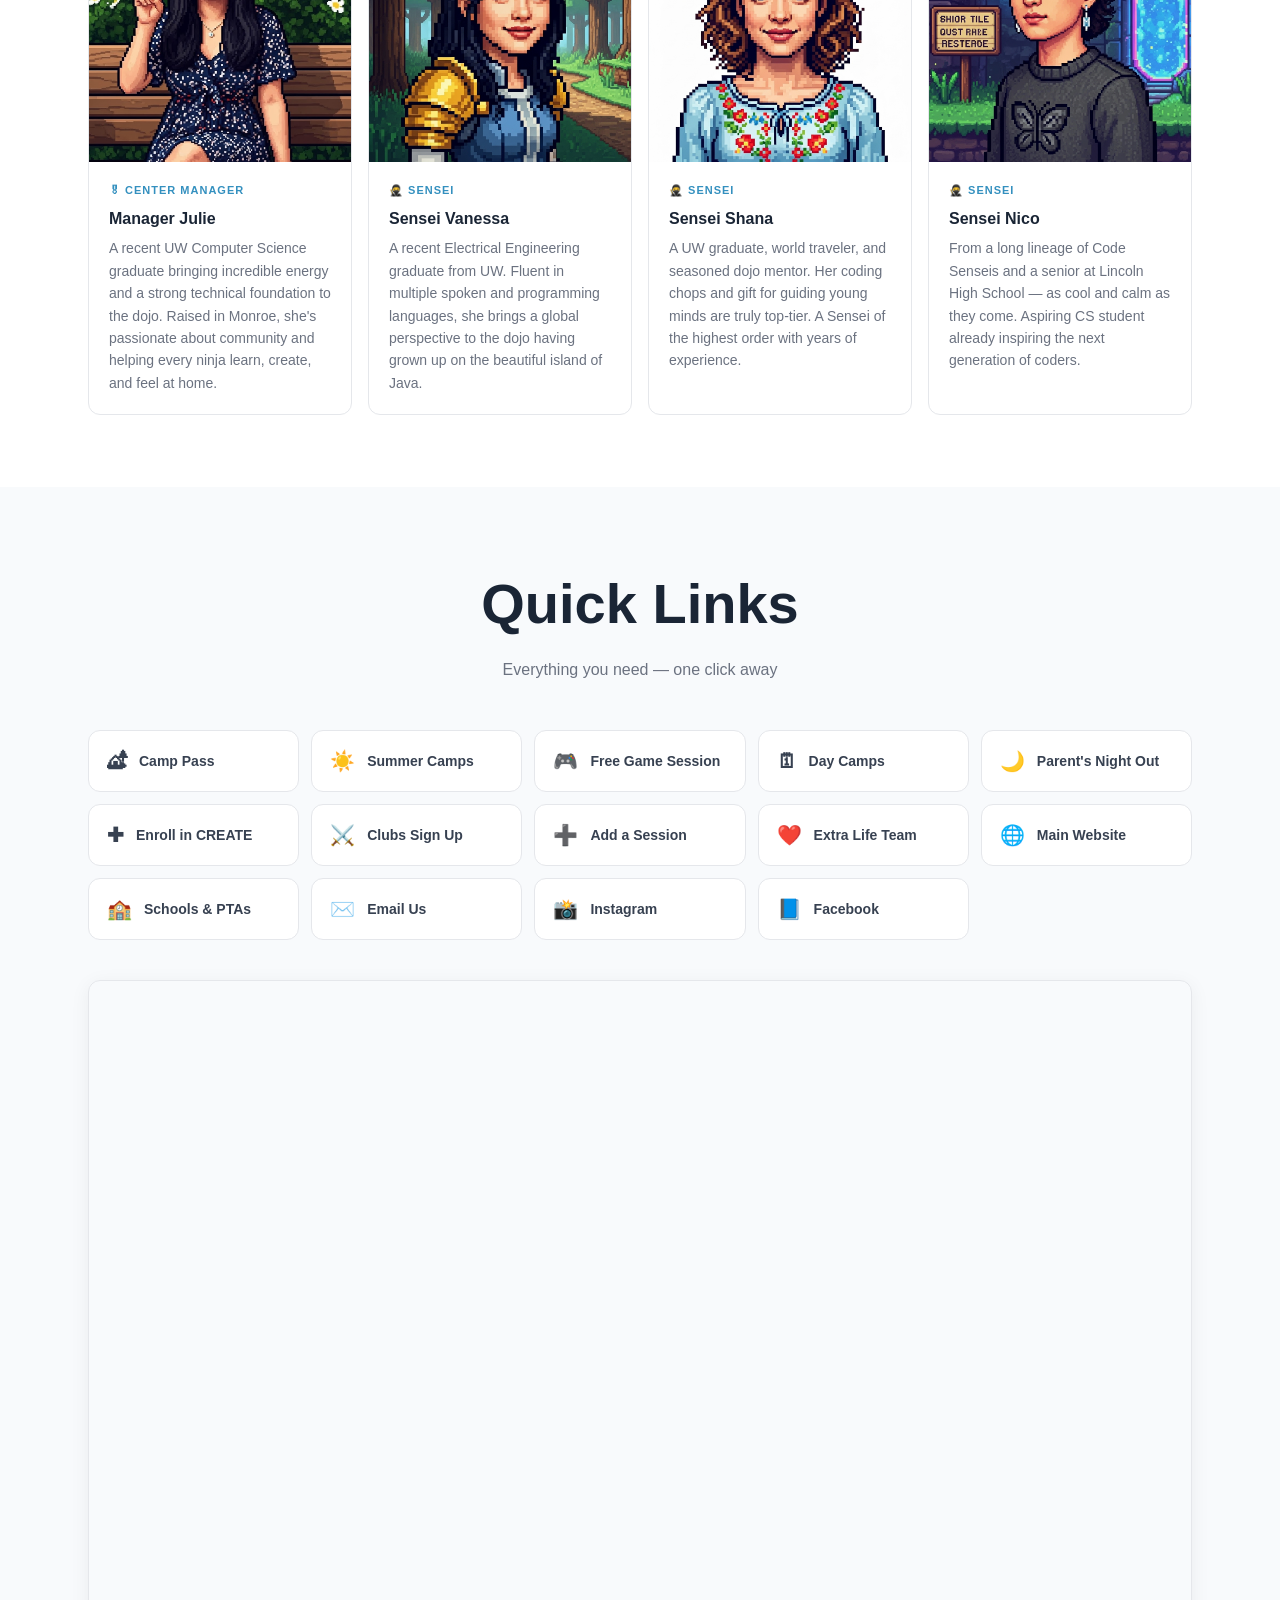
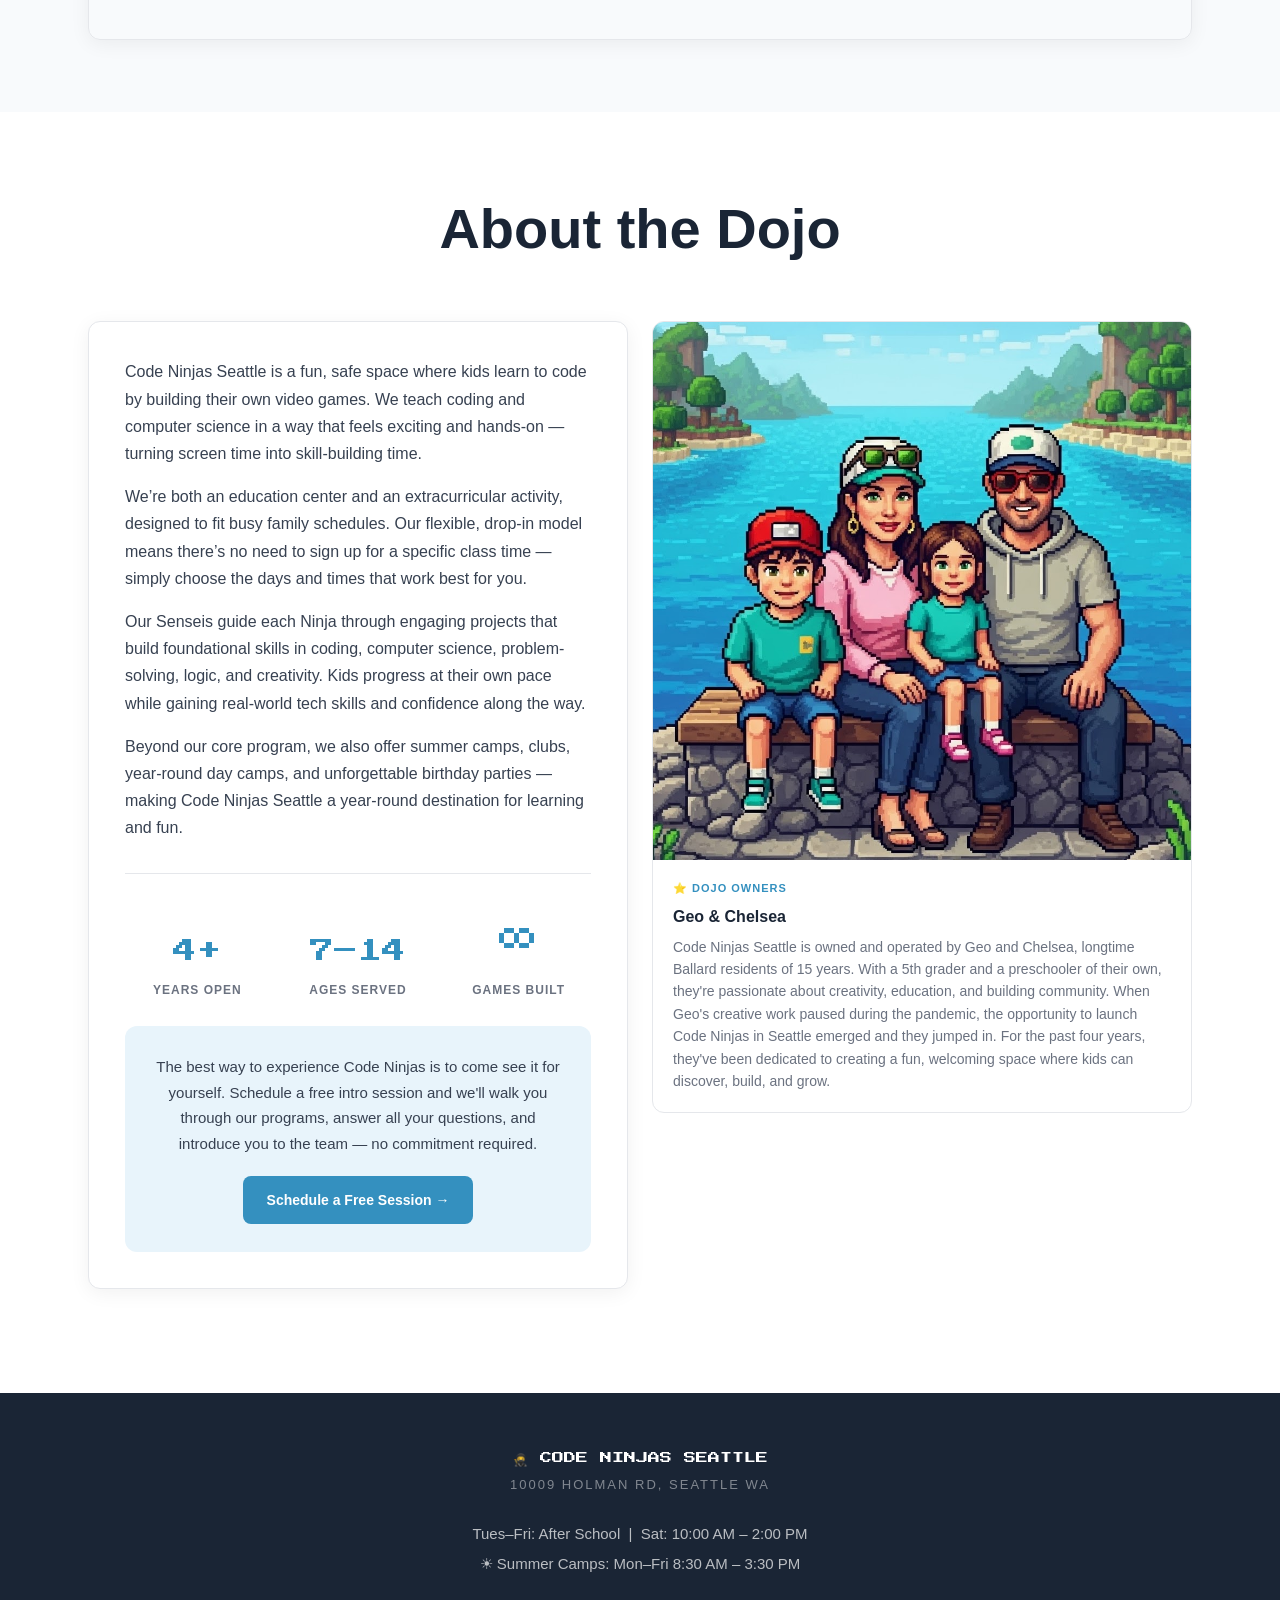
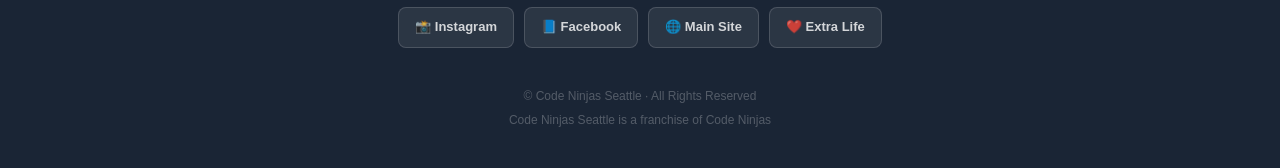
==== commit 26978e2d: "1" ====
--- a/public/index.html
+++ b/public/index.html
@@ -108,14 +108,6 @@
             </div>
         </div>
 
-        <!-- ══════════ SCHOOLED TEASER ══════════ -->
-        <div class="schooled-teaser">
-            <a href="SCHOOLED_Sign-Up_Flyer.pdf" target="_blank">
-                <img src="https://img.mailinblue.com/10792138/images/rnb/original/69d9dc558443a7a31835a173.png" alt="Schooled Casting Call">
-                <span>Click for more info →</span>
-            </a>
-        </div>
-
         <!-- ══════════ PROGRAMS ══════════ -->
         <section class="sec" id="programs">
             <div class="inner">
--- a/public/style.css
+++ b/public/style.css
@@ -112,41 +112,6 @@
     text-decoration: underline;
 }
 
-/* ── SCHOOLED TEASER ── */
-.schooled-teaser {
-    background: var(--bg-alt);
-    padding: 40px 24px;
-    text-align: center;
-    display: flex;
-    justify-content: center;
-    align-items: center;
-    min-height: 250px;
-    margin-bottom: -24px;
-}
-.schooled-teaser a {
-    display: flex;
-    align-items: center;
-    gap: 32px;
-    text-decoration: none;
-    color: var(--text);
-    transition: transform 0.2s;
-}
-.schooled-teaser a:hover {
-    transform: scale(1.02);
-}
-.schooled-teaser img {
-    height: 230px;
-    width: auto;
-    flex-shrink: 0;
-}
-.schooled-teaser span {
-    font-weight: 700;
-    font-size: 24px;
-    color: var(--blue);
-    letter-spacing: 0.5px;
-    line-height: 1.4;
-}
-
 /* ── HERO ── */
 .hero {
     background: var(--dark);
